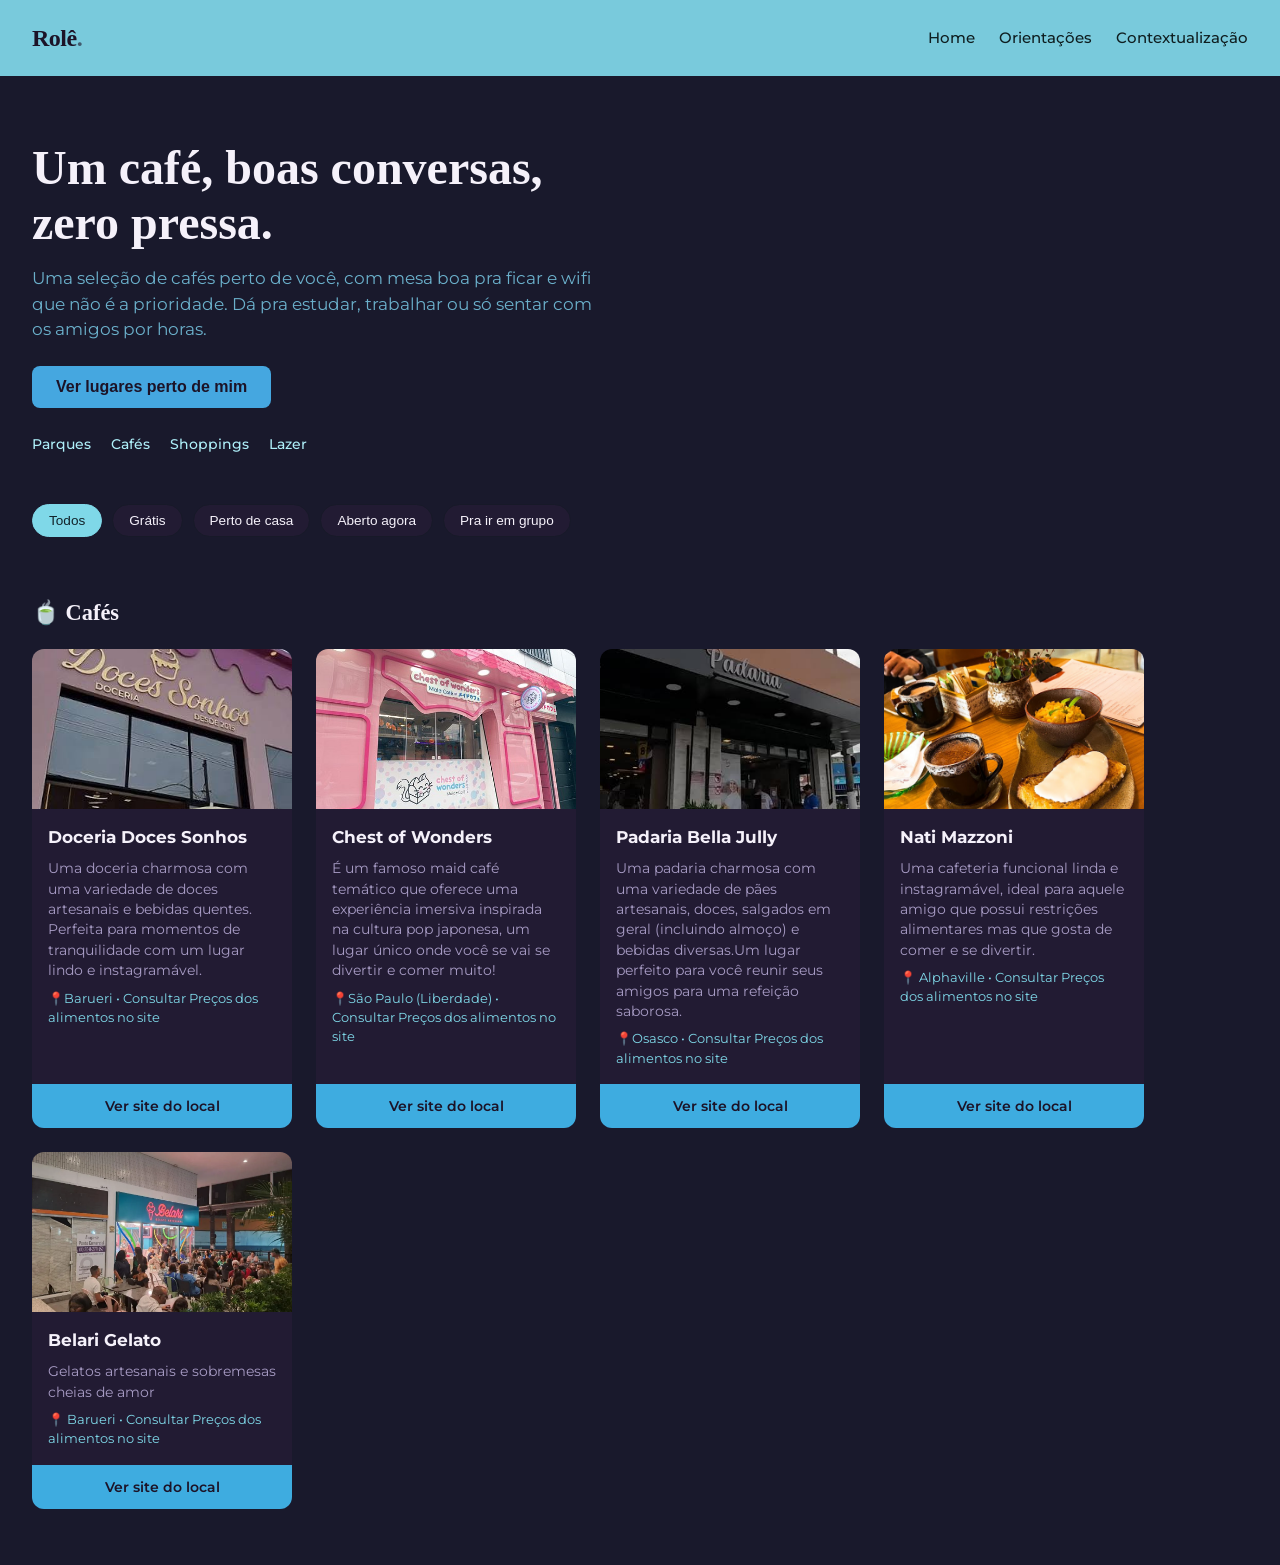
==== projeto_IW/cafes.html @ 80572b57 "Projeto IW - Rolê. - Versão 1 O projeto está numa versão quase finalizada por conta da demora da cri" ====
<!DOCTYPE html>
<html lang="pt-BR">
<head>
<meta charset="UTF-8">
<meta name="viewport" content="width=device-width, initial-scale=1.0">
<link rel="stylesheet" href="css/style.css">
<title>Cafés</title>
</head>
<body>
<link rel="preconnect" href="https://fonts.googleapis.com">
<link rel="preconnect" href="https://fonts.gstatic.com" crossorigin>
<link href="https://fonts.googleapis.com/css2?family=Montserrat:ital,wght@0,100..900;1,100..900&display=swap" rel="stylesheet">

  <header>
    <div class="logo">Rolê<span>.</span></div>
    <nav>
      <ul>
        <li><a href="pag-inicial.html">Home</a></li>
        <li><a href="orientacoes.html">Orientações</a></li>
        <li><a href="contextualizacao.html">Contextualização</a></li>
      </ul>
    </nav>
  </header>

  <section class="hero">
    <h1>Um café, boas conversas, zero pressa.</h1>
    <p>Uma seleção de cafés perto de você, com mesa boa pra ficar e wifi que não é a prioridade. Dá pra estudar, trabalhar ou só sentar com os amigos por horas.</p>
   <button>Ver lugares perto de mim</button>

    <ul class="categorias">
      <li><a href="parques.html">Parques</a></li>
      <li><a href="cafes.html">Cafés</a></li>
      <li><a href="shoppings.html">Shoppings</a></li>
     <li><a href="lazer.html">Lazer</a></li>
    </ul>
  </section>

  <div class="filtros">
    <button class="ativo">Todos</button>
    <button>Grátis</button>
    <button>Perto de casa</button>
    <button>Aberto agora</button>
    <button>Pra ir em grupo</button>
  </div>

   <section class="categoria-secao" id="cafes">
  <h2>🍵 Cafés</h2>
  <div class="grade">
    <article class="flex-lugar">
      <img src="img/doces.jpeg" alt="Doceria Doces Sonhos" class="flex-imagem">
      <div class="flex-info">
        <h3>Doceria Doces Sonhos</h3>
        <p>Uma doceria charmosa com uma variedade de doces artesanais e bebidas quentes. Perfeita para momentos de tranquilidade com um lugar lindo e instagramável.</p>
        <span class="flex-detalhe">📍Barueri • Consultar Preços dos alimentos no site </span>
      </div>
      <a href="https://doceriadocessonhos.com.br" target="_blank" class="flex-link">Ver site do local</a>
    
    </article>
      <article class="flex-lugar">
      <img src="img/maidcafe.jpg" alt="Chest of Wonders" class="flex-imagem">
      <div class="flex-info">
        <h3>Chest of Wonders</h3>
        <p>É um famoso maid café temático que oferece uma experiência imersiva inspirada na cultura pop japonesa, um lugar único onde você se vai se divertir e comer muito!</p>
        <span class="flex-detalhe">📍São Paulo (Liberdade) • Consultar Preços dos alimentos no site</span>
      </div>
      <a href="https://chestmaids.carrd.co" target="_blank" class="flex-link">Ver site do local</a>
    
    </article>
      <article class="flex-lugar">
      <img src="img/bellajully.jpeg" alt="Padaria Bella Jully" class="flex-imagem">
      <div class="flex-info">
        <h3>Padaria Bella Jully</h3>
        <p>Uma padaria charmosa com uma variedade de pães artesanais, doces, salgados em geral (incluindo almoço) e bebidas diversas.Um lugar perfeito para você reunir seus amigos para uma refeição saborosa.</p>
        <span class="flex-detalhe">📍Osasco • Consultar Preços dos alimentos no site</span>
      </div>
      <a href="https://bellajully.carrd.co" target="_blank" class="flex-link">Ver site do local</a>
    
    </article>
      <article class="flex-lugar">
      <img src="img/natimazzoni.jpg" alt="Nati Mazzoni" class="flex-imagem">
      <div class="flex-info">
        <h3>Nati Mazzoni</h3>
        <p>Uma cafeteria funcional linda e instagramável, ideal para aquele amigo que possui restrições alimentares mas que gosta de comer e se divertir. </p>
        <span class="flex-detalhe">📍 Alphaville • Consultar Preços dos alimentos no site </span>
      </div>
      <a href="https://www.duogourmet.com.br/restaurantes/barueri/nat-mazzoni-confeitaria-funcional" target="_blank" class="flex-link">Ver site do local</a>
    
    </article>
      <article class="flex-lugar">
      <img src="img/belari.webp" alt="Belari Gelato" class="flex-imagem">
      <div class="flex-info">
        <h3>Belari Gelato</h3>
        <p>Gelatos artesanais e sobremesas cheias de amor </p>
        <span class="flex-detalhe">📍 Barueri • Consultar Preços dos alimentos no site</span>
      </div>
      <a href="https://belarigelato.com.br" target="_blank" class="flex-link">Ver site do local</a>
    </article>
  </div>
</section>
---- projeto_IW/css/style.css ----
* { box-sizing: border-box; }

body {
  margin: 0;
  background-color: #19192c;
  color: #f5f1fa;
  line-height: 1.5;
  font-family: 'Montserrat', sans-serif;
}

/* HEADER */
header {
  display: flex;
  justify-content: space-between;
  align-items: center;
  padding: 20px 32px;
  background-color: #79cadc;
  flex-wrap: wrap;
  gap: 12px;
}
.logo {
  font-family: Georgia, serif;
  font-size: 1.5rem;
  font-weight: 700;
  letter-spacing: -0.02em;
  color: #1c1327;
}
.logo span { color: #1c1327; opacity: 0.6; }
nav ul { display: flex; gap: 24px; list-style: none; margin: 0; padding: 0; }
nav a { color: #0f1e20; text-decoration: none; font-size: 0.95rem; font-weight: 500; }
nav a:hover { opacity: 0.7; }

/* HERO */
.hero { padding: 64px 32px 48px; max-width: 640px; }
.hero h1 { font-family: Georgia, serif; font-size: clamp(2rem, 5vw, 3rem); line-height: 1.15; margin: 0 0 16px; }
.hero p { color: #6bb0cb; font-size: 1.05rem; margin: 0 0 24px; }
.hero button {
  background-color: #45a7e0; color: #1c1327; border: none;
  padding: 12px 24px; border-radius: 8px; font-size: 1rem;
  font-weight: 600; cursor: pointer;
}

/* CATEGORIAS */
.categorias { display: flex; flex-wrap: wrap; gap: 20px; list-style: none; margin: 24px 0 0; padding: 0; }
.categorias a { color: #aeeff9; text-decoration: none; font-size: 0.9rem; font-weight: 500; }
.categorias a:hover { text-decoration: underline; }

/* FILTROS */
.filtros { display: flex; flex-wrap: wrap; gap: 10px; padding: 0 32px 40px; }
.filtros button {
  background-color: #221b33; border: 1px solid #171928; color: #f5f1fa;
  padding: 8px 16px; border-radius: 999px; font-size: 0.85rem; cursor: pointer;
}
.filtros button.ativo { background-color: #7fd8e8; color: #12232a; border-color: #7fd8e8; }

/* SEÇÕES DE CATEGORIA */
.categoria-secao { padding: 0 32px 56px; }
.categoria-secao h2 { font-family: Georgia, serif; font-size: 1.4rem; margin-bottom: 20px; }

/* GRADE — aqui é onde os cards viram flex e ficam lado a lado */
.grade {
  display: flex;         /* ESSENCIAL: sem isso, os cards empilham */
  flex-wrap: wrap;
  gap: 24px;
}

/* CARD */
.flex-lugar {
  display: flex;
  flex-direction: column;
  width: 260px;            /* se o .grade for menor que isso, os cards quebram linha */
  border-radius: 12px;
  overflow: hidden;
  background-color: #221b33;
}
.flex-imagem { 
  width: 100%; 
  height: 160px; 
  object-fit: cover; 
  display: block; }

.flex-info { 
  display: flex; 
  flex-direction: column; 
  gap: 8px; 
  padding: 16px; 
  flex-grow: 1; }

.flex-info h3 { 
  margin: 0; 
  color: #f5f1fa; 
  font-size: 1.05rem; }

.flex-info p { 
  margin: 0;
  font-family: 'Montserrat', sans-serif;
  color: #a79bc4; 
  font-size: 0.85rem; }

.flex-detalhe { 
  color: #7fd8e8; 
  font-size: 0.8rem; }

.flex-link {
  display: flex; 
  align-items: center; 
  justify-content: center;
  padding: 12px; 
  background-color: #3eace0; 
  color: #1c1327;
  text-decoration: none; 
  font-weight: 600; 
  font-size: 0.85rem;
}
.flex-link:hover { opacity: 0.85; }

/* FOOTER */
footer {
  display: flex; justify-content: center; padding: 24px;
  color: #a79bc4; font-size: 0.85rem; border-top: 1px solid #2c2340;
}

@media (max-width: 480px) {
  nav ul { gap: 14px; }
}


.formulario {
  max-width: 480px;
  margin: 0 auto;
  padding: 40px 32px;
  display: flex;              
  flex-direction: column;
  gap: 16px;
}
.formulario h2 { 
  font-family: Georgia, serif; 
  font-size: 1.4rem; 
  margin: 0 0 4px; }
.formulario p { 
  color: #a79bc4; 
  font-size: 0.9rem;
  margin: 0 0 12px; 
  font-family: 'Montserrat', sans-serif; 
}

.campo {
  display: flex;        
  flex-direction: column;
  gap: 6px;
}
.campo label { 
  font-size: 0.85rem; 
  color: #a79bc4; 
}
.campo input,
.campo textarea {
  background-color: #19192c;
  border: 1px solid #2c2340;
  border-radius: 8px;
  padding: 10px 12px;
  color: #f5f1fa;
  font-size: 0.95rem;
  font-family: 'Montserrat', sans-serif;
}
.campo input:focus,
.campo textarea:focus { 
  outline: none; 
  border-color: #2d92f1; }

.formulario button {
  background-color: #5bb0ff;
  color: #131a45;
  border: none;
  padding: 12px 20px;
  border-radius: 8px;
  font-size: 1rem;
  font-weight: 600;
  cursor: pointer;
  margin-top: 8px;
}
.formulario button:hover { opacity: 0.9; }

.duas-colunas {
  display: flex;              /* coloca imagem e texto lado a lado */
  align-items: center;         /* alinha os dois verticalmente no centro */
  gap: 32px;                     /* espaço entre a imagem e o texto */
  padding: 48px 32px;
}

.imagem-contextualizacao {
  width: 45%;              /* a imagem ocupa quase metade da largura */
  height: 320px;
  object-fit: contain;         /* preenche o espaço sem distorcer */
  border-radius: 12px;
  display: block;
   background-color: #000;
}

.coluna-texto {
  flex: 1;             /* o texto ocupa o espaço restante */
}

.coluna-texto h3 {
  font-family: Georgia, serif;
  font-size: 1.8rem;
  margin: 0 0 10px;
  color: #79cadc;
  background-color: #205c69;
}
.coluna-texto p {
  color: #fcfbff;
  font-size: 1rem;
  line-height: 1.6;
  font-family: 'Montserrat', sans-serif;
}


.conteudo-contextualizacao h2{
  font-family: Georgia, serif;
  font-size: 1.8rem;
  color: #79cadc;
  margin: 0 0 12px;
  margin-top: 0px;
  padding-left: 32px;
  background-color: #205c69;
}

.conteudo-contextualizacao p{
  color: #fcfbff;
  font-size: 1rem;
  line-height: 1.6;
  font-family: 'Montserrat', sans-serif;
  padding-left: 32px;
}

.conteudo-contextualizacao li {
  margin-top: 10px;
  margin-bottom: 8px;
}

.conteudo-contextualizacao h4 {
  font-family: Georgia, serif;
  font-size: 1.4rem;
  color: #79cadc;
  margin: 0 0 8px;
}

.paragrafo-final {
  color: #79cadc;
  font-size: 1rem;
  line-height: 1.6;
  font-family: 'Montserrat', sans-serif;
  padding-left: 32px;
}

.referencias {
  display: flex;
  flex-direction: column;
  gap: 12px;
}
.referencias a {
  display: block;
  background-color: #4db8e8;
  color: #12121f;
  padding: 14px 20px;
  border-radius: 10px;
  text-decoration: none;
  font-size: 0.95rem;
  margin-top: 20px;
}
.referencias a:hover {
  opacity: 0.85;
}

.secao-referencias h4 {
  font-family: Georgia, serif;
  font-size: 1.4rem;
  color: #79cadc;
  margin: 0 0 8px;
}

.conteudo-orientacoes h3{
  font-family: Georgia, serif;
  font-size: 1.8rem;
  margin: 0 0 10px;
  margin-top: 30px;
  color: #79cadc;
  background-color: #205c69;
}

.conteudo-orientacoes p{
   color: #fcfbff;
  font-size: 1rem;
  line-height: 1.6;
  font-family: 'Montserrat', sans-serif;
  padding-left: 32px;
}

.conteudo-orientacoes h2{
  font-family: Georgia, serif;
  font-size: 1.8rem;
  color: #79cadc;
  margin: 0 0 12px;
  margin-top: 40px;
  padding-left: 32px;
  background-color: #205c69;
}

.conteudo-orientacoes h4{
  font-family: Georgia, serif;
  font-size: 1.4rem;
  color: #79cadc;
  margin: 0 0 8px;
  margin-top: 20px;
}

.conteudo-orientacoes li {
  margin-top: 10px;
  margin-bottom: 8px;
}

.conteudo-orientacoes ul {
  padding-left: 32px;
  margin-top: 30px;
}

.emalta {
  display: flex;
  flex-direction: column;
}

.gradeinicial {
  display: flex;         /* ESSENCIAL: sem isso, os cards empilham */
  flex-wrap: wrap;
  gap: 24px;
}

.imagem-hero {
  width: 45%;              /* a imagem ocupa quase metade da largura */
  height: 320px;
  object-fit: contain;         /* preenche o espaço sem distorcer */
  border-radius: 12px;
  display: block;
   background-color: #000;
}
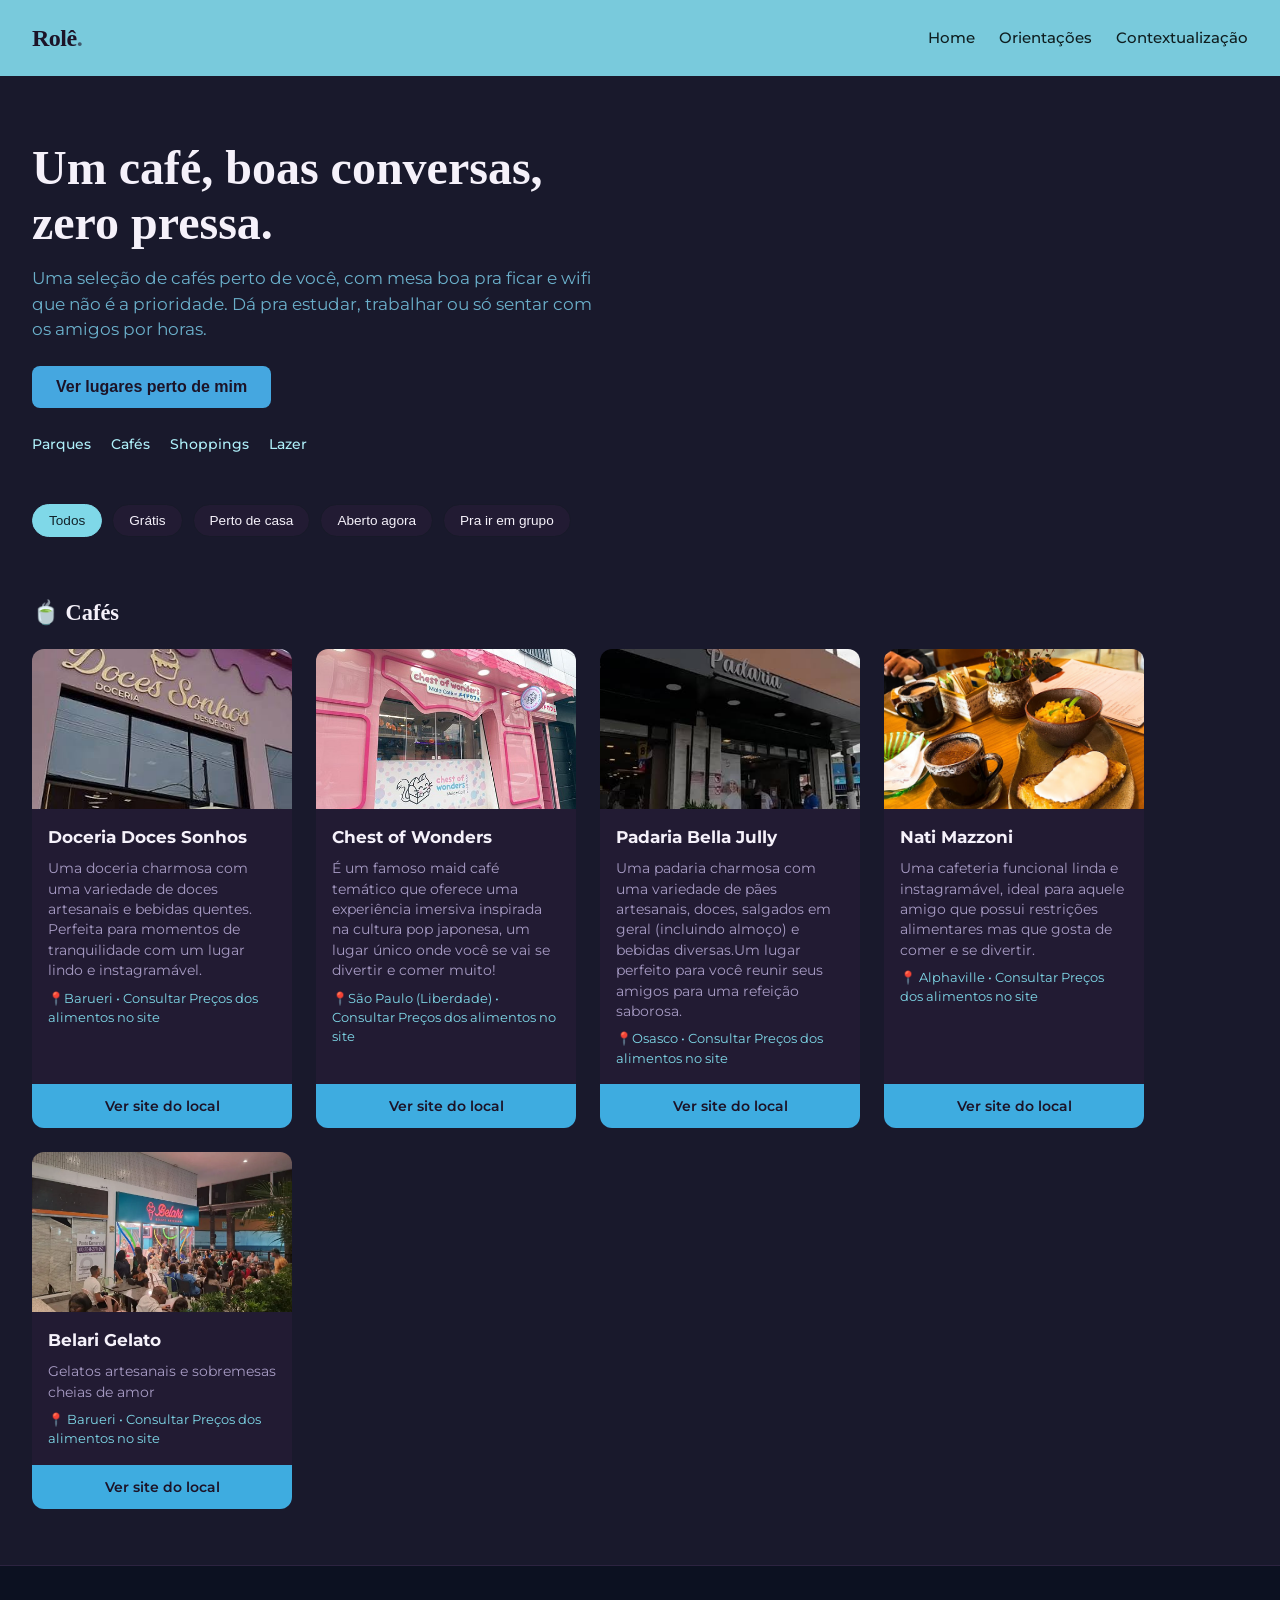
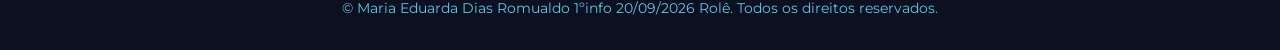
==== commit d1a5f988: "Projeto IW - Rolê. - Versão 3 Adição de rodapé nas demais páginas. Estilização do rodapé em css." ====
--- a/projeto_IW/cafes.html
+++ b/projeto_IW/cafes.html
@@ -96,4 +96,8 @@
       <a href="https://belarigelato.com.br" target="_blank" class="flex-link">Ver site do local</a>
     </article>
   </div>
-</section>+</section>
+
+<footer class="footer">
+  <p>&copy; Maria Eduarda Dias Romualdo 1ºinfo 20/09/2026 Rolê. Todos os direitos reservados.</p>
+</footer>
--- a/projeto_IW/css/style.css
+++ b/projeto_IW/css/style.css
@@ -343,4 +343,20 @@
   border-radius: 12px;
   display: block;
    background-color: #000;
+}
+
+.footer {
+  display: flex;                 /* organiza o conteúdo do footer */
+  flex-direction: column;         /* empilha texto em cima, links embaixo */
+  align-items: center;              /* centraliza tudo horizontalmente */
+  gap: 12px;
+  padding: 32px;
+  background-color: #0c1121;
+  color: #65c5da;
+  font-size: 0.85rem;
+  border-top: 1px solid #2c2340;
+}
+
+.footer p {
+  margin: 0;
 }
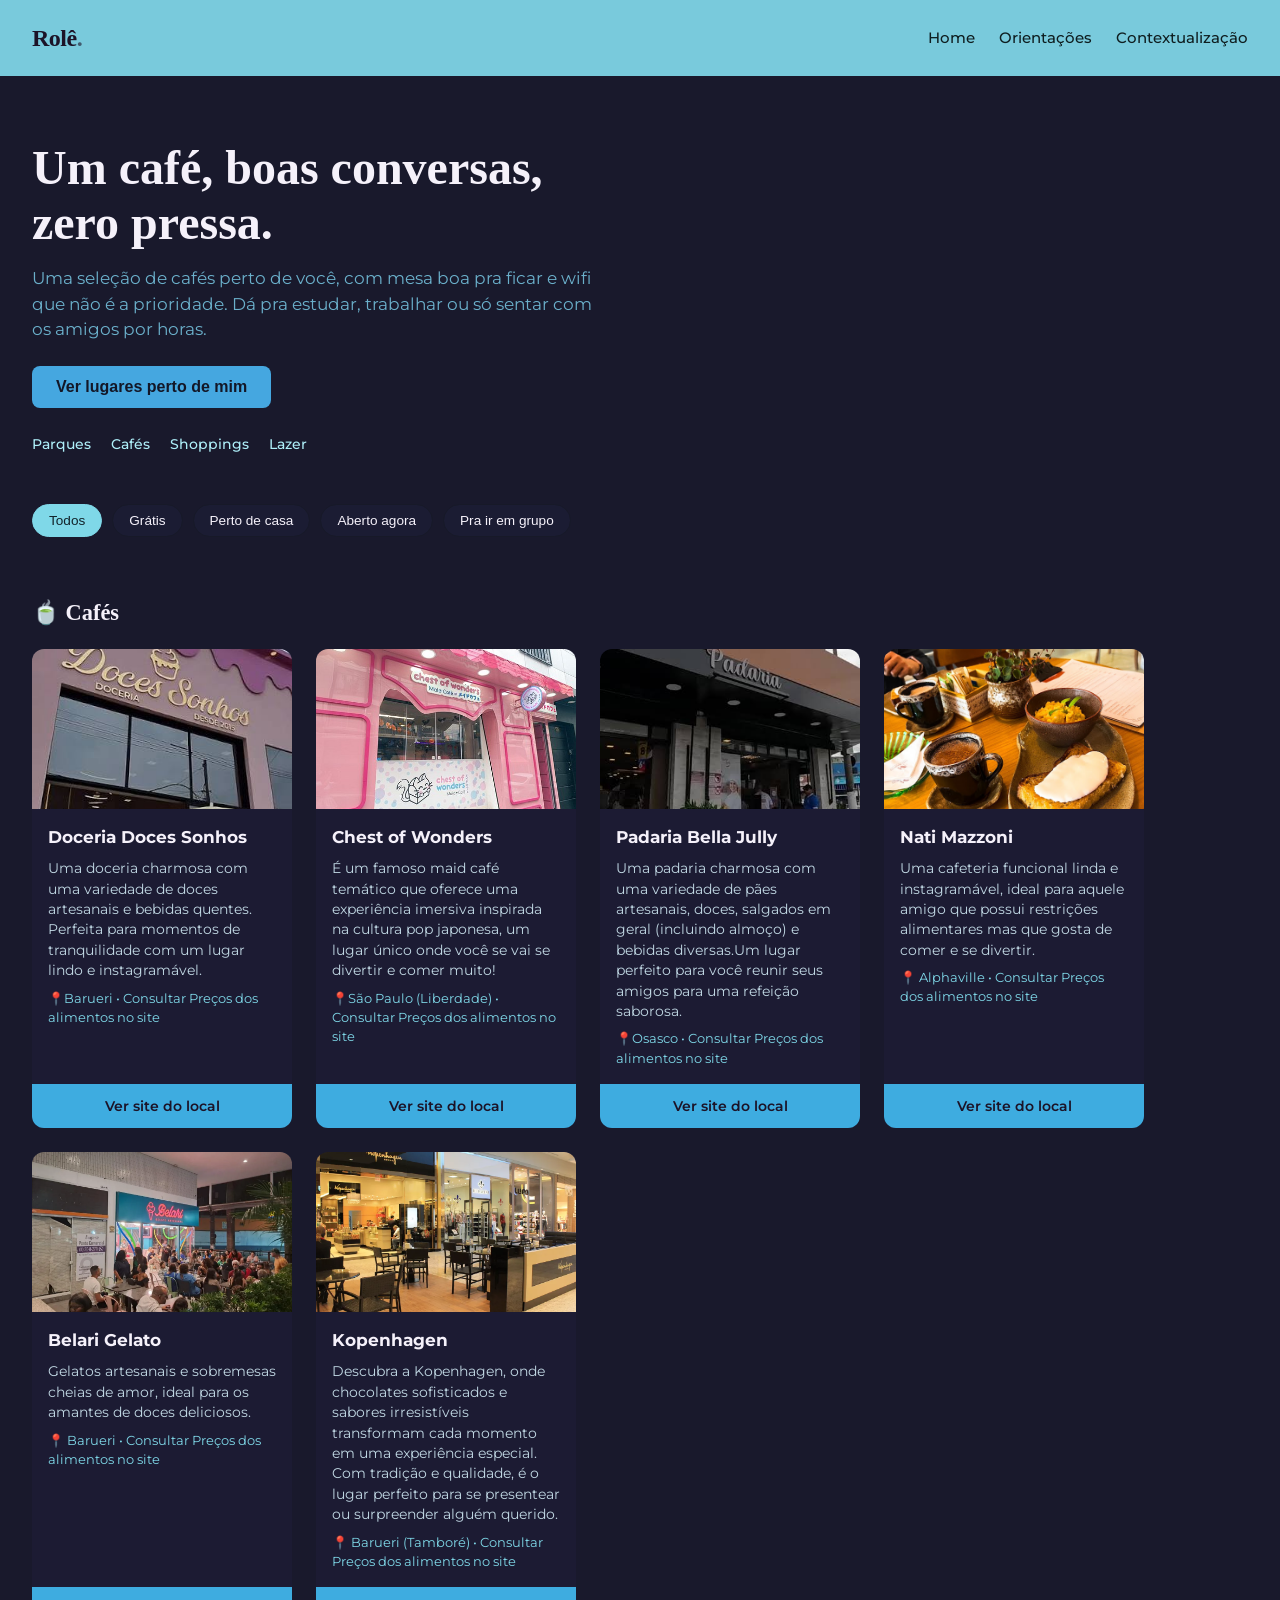
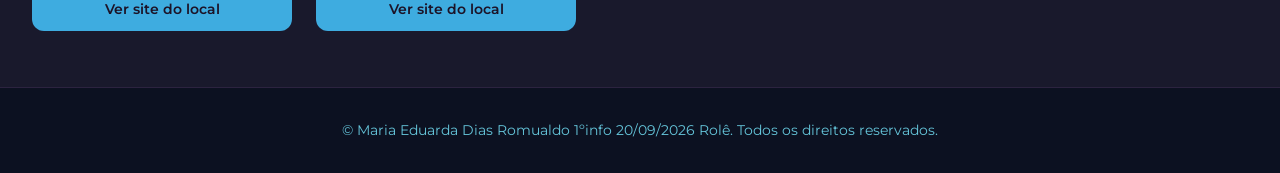
==== commit b65a520e: "Projeto IW - Rolê. - Versão 5 (Final) Alteração no layout das flexbox, adição da flexbox Kopenhagen," ====
--- a/projeto_IW/cafes.html
+++ b/projeto_IW/cafes.html
@@ -90,10 +90,20 @@
       <img src="img/belari.webp" alt="Belari Gelato" class="flex-imagem">
       <div class="flex-info">
         <h3>Belari Gelato</h3>
-        <p>Gelatos artesanais e sobremesas cheias de amor </p>
+        <p>Gelatos artesanais e sobremesas cheias de amor, ideal para os amantes de doces deliciosos. </p>
         <span class="flex-detalhe">📍 Barueri • Consultar Preços dos alimentos no site</span>
       </div>
       <a href="https://belarigelato.com.br" target="_blank" class="flex-link">Ver site do local</a>
+    </article>
+      </article>
+      <article class="flex-lugar">
+      <img src="img/kopenhagen.webp" alt="Kopenhagen" class="flex-imagem">
+      <div class="flex-info">
+        <h3>Kopenhagen</h3>
+        <p>Descubra a Kopenhagen, onde chocolates sofisticados e sabores irresistíveis transformam cada momento em uma experiência especial. Com tradição e qualidade, é o lugar perfeito para se presentear ou surpreender alguém querido. </p>
+        <span class="flex-detalhe">📍 Barueri (Tamboré) • Consultar Preços dos alimentos no site</span>
+      </div>
+      <a href="https://www.kopenhagen.com.br/?srsltid=AU7gw4Vh00Y08yWLoX3jPTD92xYn-OUpy-XyY3HZDnfhQ4EiNq1s822w" target="_blank" class="flex-link">Ver site do local</a>
     </article>
   </div>
 </section>
--- a/projeto_IW/css/style.css
+++ b/projeto_IW/css/style.css
@@ -35,7 +35,7 @@
 .hero h1 { font-family: Georgia, serif; font-size: clamp(2rem, 5vw, 3rem); line-height: 1.15; margin: 0 0 16px; }
 .hero p { color: #6bb0cb; font-size: 1.05rem; margin: 0 0 24px; }
 .hero button {
-  background-color: #45a7e0; color: #1c1327; border: none;
+  background-color: #45a7e0; color: #131727; border: none;
   padding: 12px 24px; border-radius: 8px; font-size: 1rem;
   font-weight: 600; cursor: pointer;
 }
@@ -48,7 +48,7 @@
 /* FILTROS */
 .filtros { display: flex; flex-wrap: wrap; gap: 10px; padding: 0 32px 40px; }
 .filtros button {
-  background-color: #221b33; border: 1px solid #171928; color: #f5f1fa;
+  background-color: #1b1c33; border: 1px solid #171928; color: #f5f1fa;
   padding: 8px 16px; border-radius: 999px; font-size: 0.85rem; cursor: pointer;
 }
 .filtros button.ativo { background-color: #7fd8e8; color: #12232a; border-color: #7fd8e8; }
@@ -71,7 +71,7 @@
   width: 260px;            /* se o .grade for menor que isso, os cards quebram linha */
   border-radius: 12px;
   overflow: hidden;
-  background-color: #221b33;
+  background-color: #1c1b33;
 }
 .flex-imagem { 
   width: 100%; 
@@ -94,7 +94,7 @@
 .flex-info p { 
   margin: 0;
   font-family: 'Montserrat', sans-serif;
-  color: #a79bc4; 
+  color: #c0d7e3; 
   font-size: 0.85rem; }
 
 .flex-detalhe { 
@@ -136,9 +136,11 @@
 .formulario h2 { 
   font-family: Georgia, serif; 
   font-size: 1.4rem; 
-  margin: 0 0 4px; }
+  margin: 0 0 4px; 
+  color: #79cadc
+}
 .formulario p { 
-  color: #a79bc4; 
+  color: #d9eaec; 
   font-size: 0.9rem;
   margin: 0 0 12px; 
   font-family: 'Montserrat', sans-serif; 
@@ -151,7 +153,7 @@
 }
 .campo label { 
   font-size: 0.85rem; 
-  color: #a79bc4; 
+  color: #efecf5; 
 }
 .campo input,
 .campo textarea {
@@ -206,7 +208,7 @@
   font-size: 1.8rem;
   margin: 0 0 10px;
   color: #79cadc;
-  background-color: #205c69;
+ 
 }
 .coluna-texto p {
   color: #fcfbff;
@@ -223,7 +225,7 @@
   margin: 0 0 12px;
   margin-top: 0px;
   padding-left: 32px;
-  background-color: #205c69;
+  
 }
 
 .conteudo-contextualizacao p{
@@ -265,6 +267,7 @@
   color: #12121f;
   padding: 14px 20px;
   border-radius: 10px;
+  align-items: center;
   text-decoration: none;
   font-size: 0.95rem;
   margin-top: 20px;
@@ -286,7 +289,7 @@
   margin: 0 0 10px;
   margin-top: 30px;
   color: #79cadc;
-  background-color: #205c69;
+ 
 }
 
 .conteudo-orientacoes p{
@@ -304,7 +307,7 @@
   margin: 0 0 12px;
   margin-top: 40px;
   padding-left: 32px;
-  background-color: #205c69;
+
 }
 
 .conteudo-orientacoes h4{
